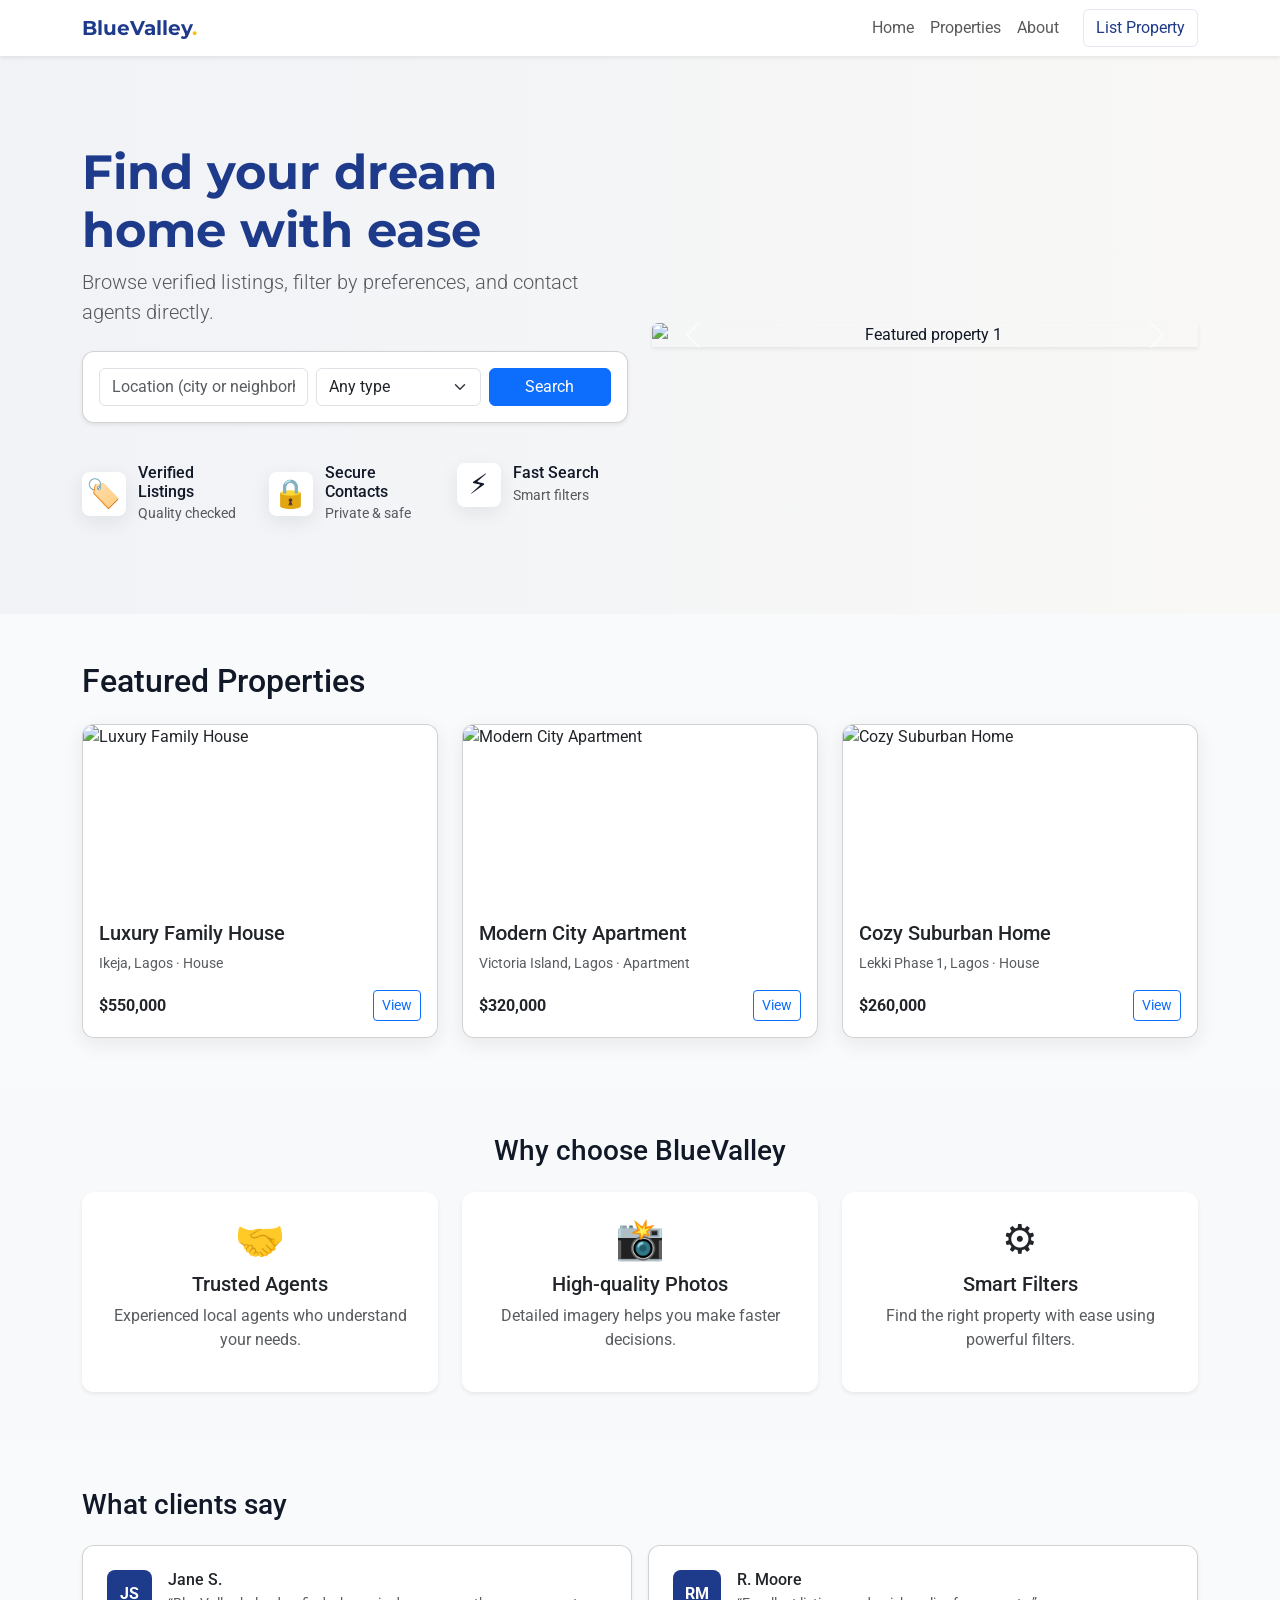
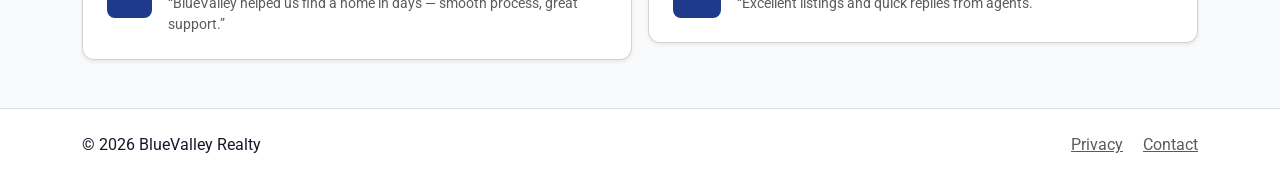
==== index.html @ 13cd738f "real" ====
<!doctype html>
<html lang="en">
<head>
  <meta charset="utf-8" />
  <meta name="viewport" content="width=device-width, initial-scale=1" />
  <title>BlueValley Realty — Find your dream home</title>

  <link href="https://cdn.jsdelivr.net/npm/bootstrap@5.3.2/dist/css/bootstrap.min.css" rel="stylesheet">

  <link href="https://fonts.googleapis.com/css2?family=Montserrat:wght@600;700&family=Roboto:wght@300;400&display=swap" rel="stylesheet">

  <link rel="stylesheet" href="styles.css">
</head>
<body>

  <nav class="navbar navbar-expand-lg navbar-light bg-white shadow-sm sticky-top">
    <div class="container">
      <a class="navbar-brand fw-bold" href="index.html">BlueValley<span class="text-warning">.</span></a>
      <button class="navbar-toggler" type="button" data-bs-toggle="collapse" data-bs-target="#navMenu">
        <span class="navbar-toggler-icon"></span>
      </button>
      <div class="collapse navbar-collapse" id="navMenu">
        <ul class="navbar-nav ms-auto align-items-lg-center">
          <li class="nav-item"><a class="nav-link" href="index.html">Home</a></li>
          <li class="nav-item"><a class="nav-link" href="properties.html">Properties</a></li>
          <li class="nav-item"><a class="nav-link" href="about.html">About</a></li>
          <li class="nav-item ms-lg-3">
            <a class="btn btn-outline-primary" href="property.html">List Property</a>
          </li>
        </ul>
      </div>
    </div>
  </nav>

  <header class="hero-section">
    <div class="container py-5">
      <div class="row align-items-center">
        <div class="col-lg-6 hero-left">
          <h1 class="display-5 fw-bold">Find your dream home with ease</h1>
          <p class="lead text-muted mb-4">Browse verified listings, filter by preferences, and contact agents directly.</p>

          <div class="card shadow-sm search-card reveal-up" data-reveal>
            <div class="card-body">
              <form id="heroSearchForm" class="row g-2 align-items-center">
                <div class="col-12 col-md-5">
                  <input id="heroLocation" class="form-control" placeholder="Location (city or neighborhood)">
                </div>
                <div class="col-8 col-md-4">
                  <select id="heroType" class="form-select">
                    <option value="">Any type</option>
                    <option>House</option>
                    <option>Apartment</option>
                    <option>Land</option>
                  </select>
                </div>
                <div class="col-4 col-md-3 d-grid">
                  <button type="submit" class="btn btn-primary">Search</button>
                </div>
              </form>
            </div>
          </div>

          <div class="row mt-4 g-3 reveal-up" data-reveal>
            <div class="col-6 col-md-4">
              <div class="small-feature">
                <div class="icon">🏷️</div>
                <div>
                  <h6 class="mb-0">Verified Listings</h6>
                  <small class="text-muted">Quality checked</small>
                </div>
              </div>
            </div>
            <div class="col-6 col-md-4">
              <div class="small-feature">
                <div class="icon">🔒</div>
                <div>
                  <h6 class="mb-0">Secure Contacts</h6>
                  <small class="text-muted">Private & safe</small>
                </div>
              </div>
            </div>
            <div class="col-12 col-md-4">
              <div class="small-feature">
                <div class="icon">⚡</div>
                <div>
                  <h6 class="mb-0">Fast Search</h6>
                  <small class="text-muted">Smart filters</small>
                </div>
              </div>
            </div>
          </div>

        </div>

        <div class="col-lg-6 hero-right text-center">
          <div id="featuredCarousel" class="carousel slide shadow-sm reveal-right" data-bs-ride="carousel" data-reveal>
            <div class="carousel-inner rounded overflow-hidden">
              <div class="carousel-item active">
                <img src="https://images.unsplash.com/photo-1560185127-6af35f6b6a36?q=80&w=1300&auto=format&fit=crop" class="d-block w-100" alt="Featured property 1">
                <div class="carousel-caption d-none d-md-block text-start">
                  <h5>Luxury Family House</h5>
                  <p>$550,000 · 4 bed · 3 bath</p>
                </div>
              </div>
              <div class="carousel-item">
                <img src="https://images.unsplash.com/photo-1570129477492-45c003edd2be?q=80&w=1300&auto=format&fit=crop" class="d-block w-100" alt="Featured property 2">
                <div class="carousel-caption d-none d-md-block text-start">
                  <h5>Modern City Apartment</h5>
                  <p>$320,000 · 2 bed · 2 bath</p>
                </div>
              </div>
              <div class="carousel-item">
                <img src="https://images.unsplash.com/photo-1505691723518-36a439b34d8b?q=80&w=1300&auto=format&fit=crop" class="d-block w-100" alt="Featured property 3">
                <div class="carousel-caption d-none d-md-block text-start">
                  <h5>Cozy Suburban Home</h5>
                  <p>$260,000 · 3 bed · 2 bath</p>
                </div>
              </div>
            </div>
            <button class="carousel-control-prev" type="button" data-bs-target="#featuredCarousel" data-bs-slide="prev">
              <span class="carousel-control-prev-icon"></span>
            </button>
            <button class="carousel-control-next" type="button" data-bs-target="#featuredCarousel" data-bs-slide="next">
              <span class="carousel-control-next-icon"></span>
            </button>
          </div>
        </div>
      </div>
    </div>
  </header>

  <section class="container my-5">
    <h2 class="mb-4">Featured Properties</h2>
    <div id="featuredGrid" class="row g-4 reveal-up" data-reveal>
    </div>
  </section>

  <section class="bg-light py-5">
    <div class="container">
      <h3 class="mb-4 text-center">Why choose BlueValley</h3>
      <div class="row text-center g-4">
        <div class="col-md-4 reveal-up" data-reveal>
          <div class="card border-0 shadow-sm p-4 h-100">
            <div class="h1 mb-2">🤝</div>
            <h5>Trusted Agents</h5>
            <p class="text-muted">Experienced local agents who understand your needs.</p>
          </div>
        </div>
        <div class="col-md-4 reveal-up" data-reveal>
          <div class="card border-0 shadow-sm p-4 h-100">
            <div class="h1 mb-2">📸</div>
            <h5>High-quality Photos</h5>
            <p class="text-muted">Detailed imagery helps you make faster decisions.</p>
          </div>
        </div>
        <div class="col-md-4 reveal-up" data-reveal>
          <div class="card border-0 shadow-sm p-4 h-100">
            <div class="h1 mb-2">⚙️</div>
            <h5>Smart Filters</h5>
            <p class="text-muted">Find the right property with ease using powerful filters.</p>
          </div>
        </div>
      </div>
    </div>
  </section>

  <section class="container py-5">
    <h3 class="mb-4">What clients say</h3>
    <div class="row g-3 reveal-up" data-reveal>
      <div class="col-md-6">
        <div class="card p-4 shadow-sm">
          <div class="d-flex align-items-start">
            <div class="avatar me-3">JS</div>
            <div>
              <h6 class="mb-1">Jane S.</h6>
              <p class="mb-0 text-muted small">“BlueValley helped us find a home in days — smooth process, great support.”</p>
            </div>
          </div>
        </div>
      </div>
      <div class="col-md-6">
        <div class="card p-4 shadow-sm">
          <div class="d-flex align-items-start">
            <div class="avatar me-3">RM</div>
            <div>
              <h6 class="mb-1">R. Moore</h6>
              <p class="mb-0 text-muted small">“Excellent listings and quick replies from agents.”</p>
            </div>
          </div>
        </div>
      </div>
    </div>
  </section>

  <footer class="bg-white border-top py-4">
    <div class="container d-flex justify-content-between align-items-center">
      <div>&copy; <span id="year"></span> BlueValley Realty</div>
      <div>
        <a href="#" class="text-muted me-3">Privacy</a>
        <a href="#" class="text-muted">Contact</a>
      </div>
    </div>
  </footer>

  <script src="https://cdn.jsdelivr.net/npm/bootstrap@5.3.2/dist/js/bootstrap.bundle.min.js"></script>

  <script src="script.js"></script>
</body>
</html>
---- styles.css ----
:root{
  --primary: #1E3A8A;
  --accent: #F59E0B;
  --bg: #F9FAFB;
  --text: #111827;
  --card-radius: 10px;
  --shadow: 0 6px 20px rgba(16,24,40,0.08);
}

body{
  font-family: "Roboto", system-ui, -apple-system, "Segoe UI", Roboto, "Helvetica Neue", Arial;
  color: var(--text);
  background: var(--bg);
  -webkit-font-smoothing:antialiased;
  -moz-osx-font-smoothing:grayscale;
}

.navbar-brand { 
  color: var(--primary); 
  font-family: "Montserrat"; 
}

.navbar .btn-outline-primary { 
  border-color: rgba(30,58,138,0.12); 
  color: var(--primary); 
}

.hero-section { 
  background: linear-gradient(90deg, rgba(30,58,138,0.04), rgba(245,158,11,0.02)); 
  padding-top: 40px; padding-bottom: 40px; }

  .hero-left h1 
  { font-family: "Montserrat"; 
    color: var(--primary); }

.search-card { 
  border-radius: 12px; 
  overflow: hidden; }

.property-card { 
  border-radius: 12px; 
  overflow: hidden; 
  box-shadow: var(--shadow); 
  background: #fff; }

  .property-card img { 
    height: 180px; 
    object-fit: cover; 
  }

.small-feature { 
  display:flex; 
  gap:12px; 
  align-items:center; }

.small-feature .icon { 
  font-size: 28px; 
  width:44px; 
  height:44px; 
  display:grid; 
  place-items:center; 
  background:#fff; 
  border-radius:8px; 
  box-shadow:var(--shadow); 
}

.avatar { 
  width:48px; 
  height:48px; 
  border-radius:8px; 
  background:#1e3a8a; 
  color:#fff; 
  display:grid; 
  place-items:center; 
  font-weight:700; 
}

footer { 
  background: transparent; 
}

.card { 
  border-radius: 12px; 
}

[data-reveal] { 
  opacity: 0; 
  transform: 
  translateY(18px); 
  transition: opacity 600ms ease, transform 600ms cubic-bezier(.2,.9,.3,1); 
  will-change: opacity, transform; 
}

[data-reveal].is-revealed { 
  opacity: 1; 
  transform: none; 
}

.reveal-right { 
  transform: translateX(24px) translateY(0); 
}
.reveal-right.is-revealed { 
  transform: none; 
}

.property-card .card-body { 
  transition: transform 250ms ease, box-shadow 250ms ease; 
}

.property-card:hover .card-body { 
  transform: translateY(-6px); 
  box-shadow: 0 14px 30px rgba(16,24,40,0.12); 
}

@media (max-width: 991px){
  .hero-right { margin-top: 20px; }
  .property-card img { height: 160px; }
}
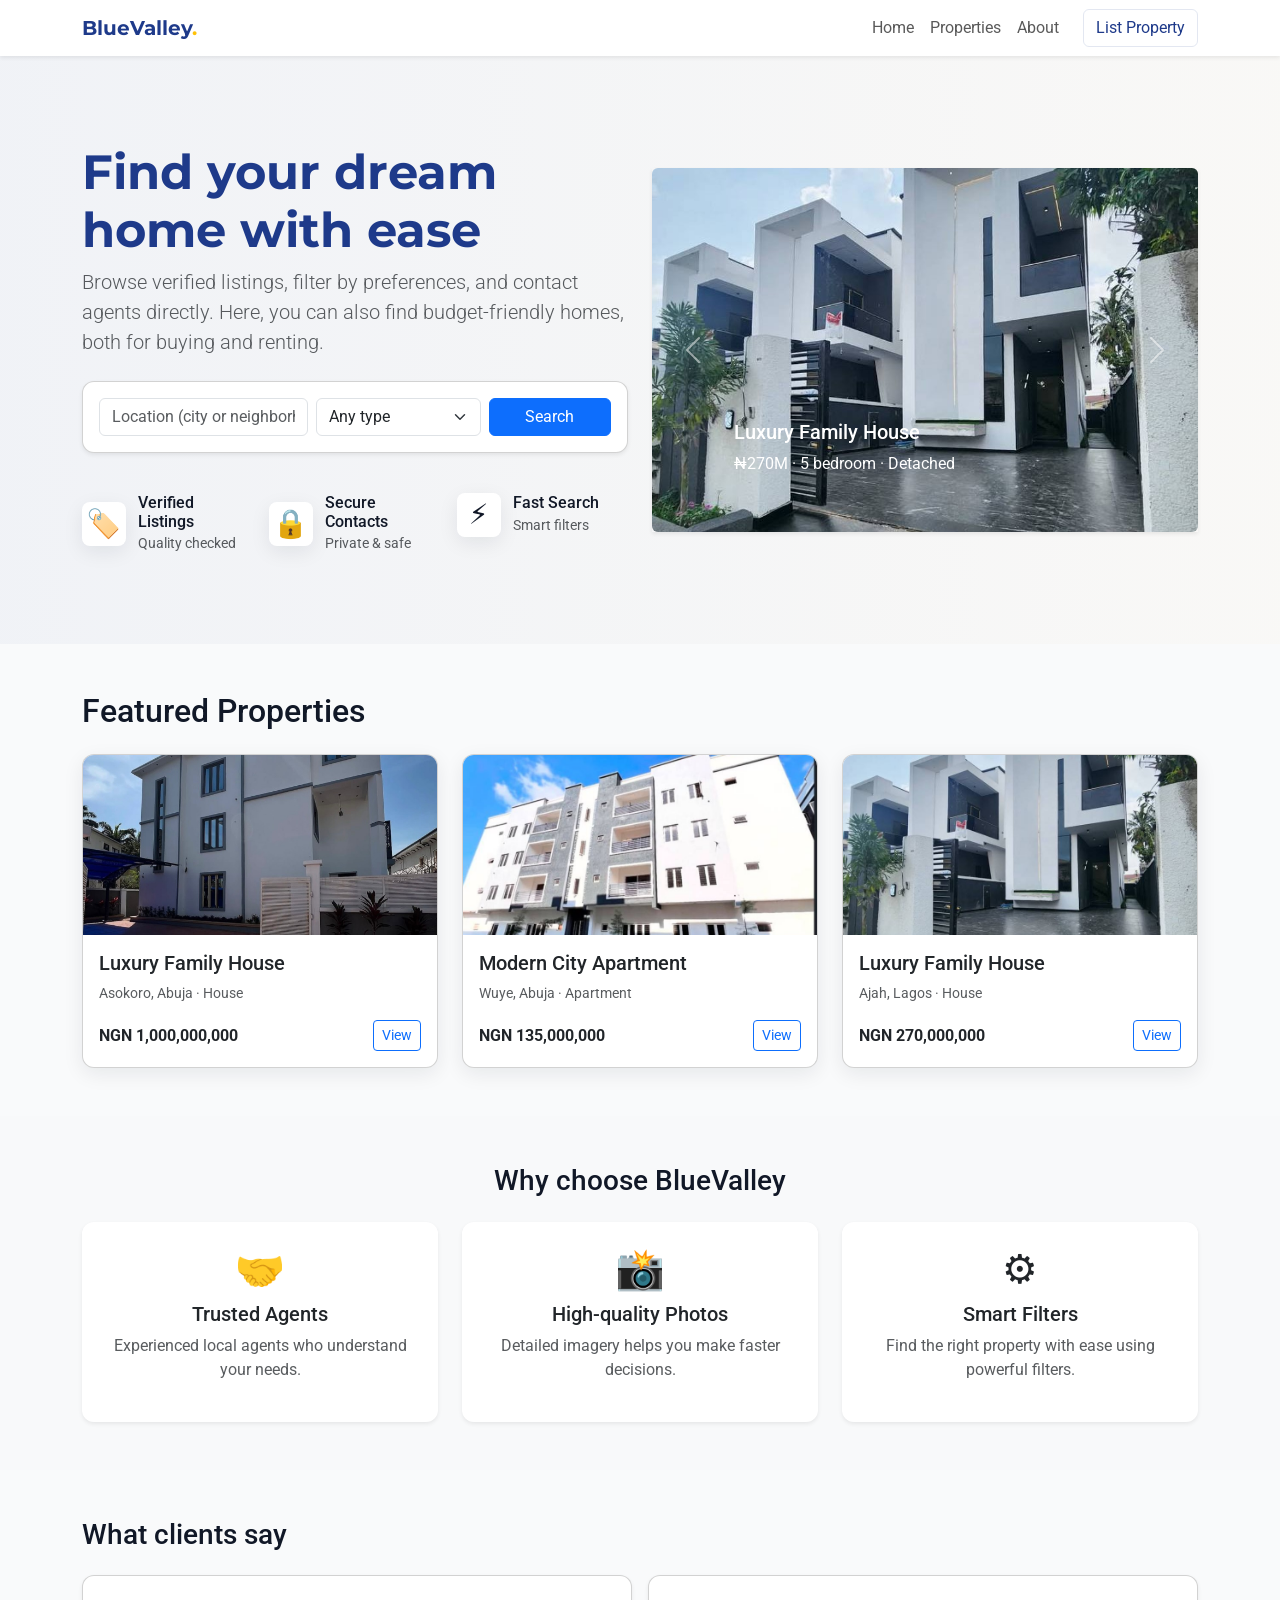
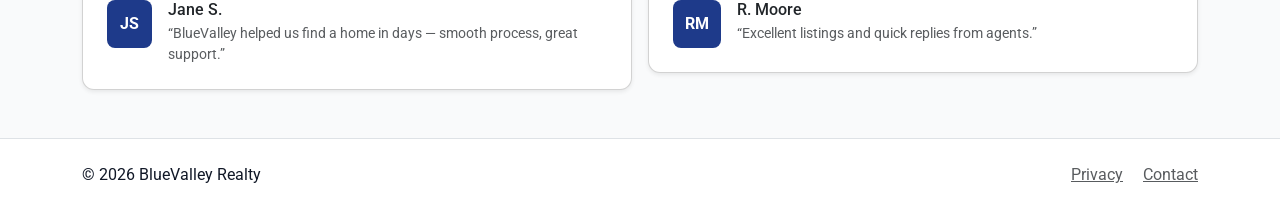
==== commit 399ad7da: "photo changes" ====
--- a/index.html
+++ b/index.html
@@ -37,7 +37,9 @@
       <div class="row align-items-center">
         <div class="col-lg-6 hero-left">
           <h1 class="display-5 fw-bold">Find your dream home with ease</h1>
-          <p class="lead text-muted mb-4">Browse verified listings, filter by preferences, and contact agents directly.</p>
+          <p class="lead text-muted mb-4">Browse verified listings, filter by preferences, and contact agents directly. 
+            Here, you can also find budget-friendly homes, both for buying and renting.
+          </p>
 
           <div class="card shadow-sm search-card reveal-up" data-reveal>
             <div class="card-body">
@@ -96,24 +98,24 @@
           <div id="featuredCarousel" class="carousel slide shadow-sm reveal-right" data-bs-ride="carousel" data-reveal>
             <div class="carousel-inner rounded overflow-hidden">
               <div class="carousel-item active">
-                <img src="https://images.unsplash.com/photo-1560185127-6af35f6b6a36?q=80&w=1300&auto=format&fit=crop" class="d-block w-100" alt="Featured property 1">
+                <img src="./5Bedroom Detached Ajah.jpg" class="d-block w-100" alt="Featured property 1">
                 <div class="carousel-caption d-none d-md-block text-start">
                   <h5>Luxury Family House</h5>
-                  <p>$550,000 · 4 bed · 3 bath</p>
+                  <p>₦270M · 5 bedroom · Detached</p>
                 </div>
               </div>
               <div class="carousel-item">
-                <img src="https://images.unsplash.com/photo-1570129477492-45c003edd2be?q=80&w=1300&auto=format&fit=crop" class="d-block w-100" alt="Featured property 2">
+                <img src="./3BedroomAp Wuye.jpg" class="d-block w-100" alt="Featured property 2">
                 <div class="carousel-caption d-none d-md-block text-start">
                   <h5>Modern City Apartment</h5>
-                  <p>$320,000 · 2 bed · 2 bath</p>
+                  <p>₦135M · 3 bedroom · 2 bath</p>
                 </div>
               </div>
               <div class="carousel-item">
-                <img src="https://images.unsplash.com/photo-1505691723518-36a439b34d8b?q=80&w=1300&auto=format&fit=crop" class="d-block w-100" alt="Featured property 3">
+                <img src="./4Bedroom Asokoro.jpg" class="d-block w-100" alt="Featured property 3">
                 <div class="carousel-caption d-none d-md-block text-start">
-                  <h5>Cozy Suburban Home</h5>
-                  <p>$260,000 · 3 bed · 2 bath</p>
+                  <h5>Luxury Family House</h5>
+                  <p>₦1B · 4 bedroom · Detached</p>
                 </div>
               </div>
             </div>
